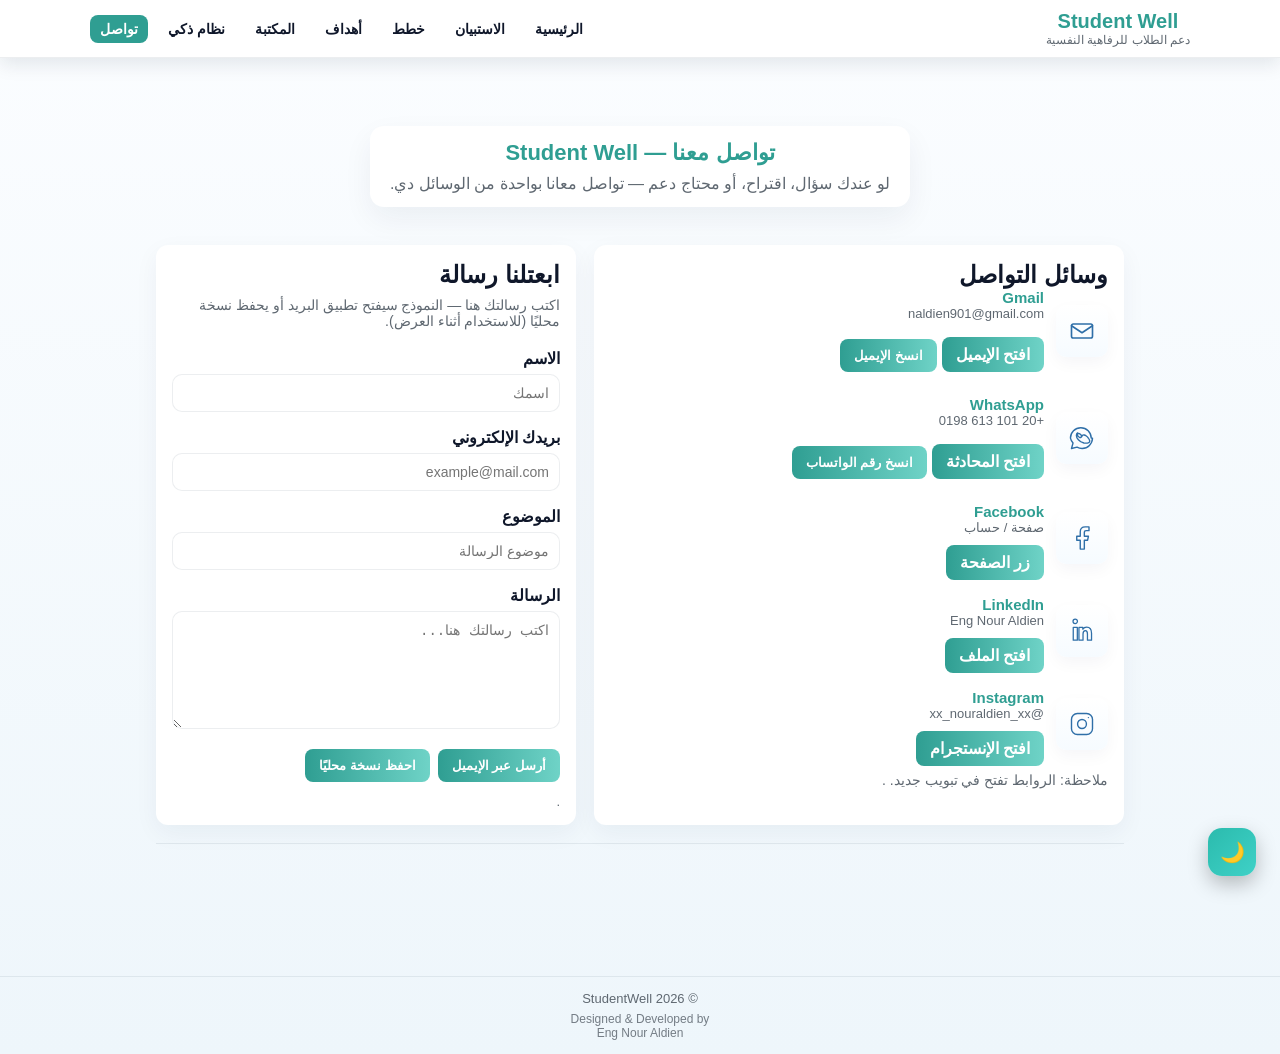
==== contact.html @ fc46be57 "Add files via upload" ====
<!doctype html>
<html lang="ar" dir="rtl">
<head>
<!-- Google tag (gtag.js) -->
<script async src="https://www.googletagmanager.com/gtag/js?id=G-7PB5B8C26W"></script>
<script>
  window.dataLayer = window.dataLayer || [];
  function gtag(){dataLayer.push(arguments);}
  gtag('js', new Date());

  gtag('config', 'G-7PB5B8C26W');
</script>
  <link rel="stylesheet" href="styles.css">
  <meta charset="utf-8" />
  <meta name="viewport" content="width=device-width,initial-scale=1" />
  <title>Student Well — تواصل معنا</title>
  <style>
/* =========================
   HEADER
========================= */
/* Improve spacing between text and action buttons in contact list */
.contact-item .meta > div {
  margin-top: 10px;
}

header{
  padding:44px 16px 18px;
  text-align:center;
}

.brand{
  display:inline-block;
  background:var(--card);
  padding:14px 20px;
  border-radius:14px;
  box-shadow:0 12px 30px rgba(19,38,71,0.06);
}

.brand h1{
  margin:0;
  color:var(--accent);
  font-size:22px;
}

.lead{
  color:var(--muted);
  margin-top:8px;
}

/* =========================
   LAYOUT
========================= */
.container{
  max-width:1000px;
  margin:20px auto;
  padding:0 16px;
}

.grid{
  display:grid;
  grid-template-columns:1fr 420px;
  gap:18px;
}

/* =========================
   CARDS
========================= */
.card{
  background:var(--card);
  padding:16px;
  border-radius:12px;
  box-shadow:0 8px 24px rgba(19,38,71,0.05);
}

/* =========================
   CONTACT
========================= */
.contact-list{
  display:flex;
  flex-direction:column;
  gap:12px;
}

.contact-item{
  display:flex;
  gap:12px;
  align-items:center;
}

.icon{
  width:52px;
  height:52px;
  border-radius:10px;
  display:flex;
  align-items:center;
  justify-content:center;
  background:linear-gradient(180deg,var(--card),var(--bg));
  box-shadow:0 6px 16px rgba(19,38,71,0.04);
}

.meta{
  display:flex;
  flex-direction:column;
}

.meta b{
  font-size:15px;
  color:var(--accent);
}

.meta small{
  color:var(--muted);
  font-size:13px;
}

/* =========================
   SOCIALS
========================= */
.socials{
  display:flex;
  gap:8px;
  flex-wrap:wrap;
  margin-top:8px;
}

.socials a{
  display:inline-flex;
  gap:8px;
  align-items:center;
  padding:8px 10px;
  border-radius:10px;
  text-decoration:none;
  border:1px solid rgba(47,111,168,0.15);
  background:var(--card);
  color:var(--accent);
  font-weight:700;
}

/* =========================
   FORM
========================= */
form label{
  display:block;
  margin:8px 0 6px;
  font-weight:700;
}

input[type=text],
input[type=email],
textarea{
  width:100%;
  padding:10px;
  border-radius:10px;
  border:1px solid var(--border);
  background:var(--card);
  color:var(--text);
  font-size:14px;
  margin-bottom:8px;
}

button{
  padding:10px 14px;
  border-radius:10px;
  border:0;
  background:linear-gradient(90deg,var(--accent),var(--accent-2));
  color:white;
  cursor:pointer;
  font-weight:700;
}

.ghost{
  background:transparent;
  border:1px solid rgba(47,111,168,0.25);
  color:var(--accent);
  padding:8px 10px;
  border-radius:10px;
}

.note{
  font-size:13px;
  color:var(--muted);
  margin-top:8px;
}

/* =========================
   RESPONSIVE
========================= */
@media (max-width:920px){
  .grid{grid-template-columns:1fr}
  .icon{width:48px;height:48px}
}
</style>

</head>
<body>
<main id="main" class="page">
  <header>
    <div class="brand" role="banner">


      <h1>تواصل معنا — Student Well</h1>
      <div class="lead">لو عندك سؤال، اقتراح، أو محتاج دعم — تواصل معانا بواحدة من الوسائل دي.</div>
    </div>
  </header>

  <main class="container">
    <div class="grid">
      <!-- Left: contact info & socials -->
      <section class="card" aria-labelledby="contactsTitle">
        <h2 id="contactsTitle">وسائل التواصل</h2>

        <div class="contact-list" role="list">
          <!-- Email -->
          <div class="contact-item" role="listitem">
            <div class="icon" aria-hidden>
              <!-- mail icon -->
              <svg width="28" height="28" viewBox="0 0 24 24" fill="none" xmlns="http://www.w3.org/2000/svg"><path d="M3 7.5C3 6.671 3.671 6 4.5 6h15c.829 0 1.5.671 1.5 1.5v9c0 .829-.671 1.5-1.5 1.5h-15A1.5 1.5 0 0 1 3 16.5v-9z" stroke="#2f6fa8" stroke-width="1.4" stroke-linecap="round" stroke-linejoin="round"/><path d="M21 7.5l-9 6-9-6" stroke="#2f6fa8" stroke-width="1.4" stroke-linecap="round" stroke-linejoin="round"/></svg>
            </div>
            <div class="meta">
              <b>Gmail</b>
              <small id="emailText">naldien901@gmail.com</small>
              <div style="margin-top:6px">
                <a class="ghost" href="mailto:naldien901@gmail.com">افتح الإيميل</a>
                <button id="copyEmail" class="ghost" style="margin-left:8px">انسخ الإيميل</button>
              </div>
            </div>
          </div>

          <!-- WhatsApp -->
          <div class="contact-item">
            <div class="icon" aria-hidden>
              <!-- whatsapp icon -->
              <svg width="28" height="28" viewBox="0 0 24 24" fill="none" xmlns="http://www.w3.org/2000/svg"><path d="M21 12.1c0 4.9-3.99 8.9-8.9 8.9-1.59 0-3.07-.42-4.35-1.16L3 21l1.31-4.73A8.872 8.872 0 0 1 2.1 12.1C2.1 7.2 6.09 3.2 11 3.2S19.9 7.2 19.9 12.1z" stroke="#2f6fa8" stroke-width="1.2" stroke-linecap="round" stroke-linejoin="round"/><path d="M8.2 7.6c-.3.2-1 1-1 2.2 0 1.2.7 2.6 1.7 3.7.9 1 2.8 2.3 4.7 2.8 1 .2 1.7.1 2.4.1.6 0 1-.1 1.3-.2.4-.1.9-.4 1.1-.8.2-.3.2-.6.2-.9-.1-.9-.6-1.7-1-2.2-.7-1-1.5-1.7-2.2-2.2-.6-.4-1.1-.6-1.5-.7-.4-.1-.8 0-1.1.2-.3.2-.6.5-.9.9-.2.3-.5.6-.7.8-.4.4-.9.4-1.3.2-.4-.2-.9-.6-1.3-1.1-.2-.3-.4-.6-.5-1-.1-.3 0-.6.2-.9.2-.3.5-.4.9-.4.3 0 .6.1.9.3.4.2.7.5.9.8.2.3.4.6.6.9" stroke="#2f6fa8" stroke-width="1.2" stroke-linecap="round" stroke-linejoin="round"/></svg>
            </div>
            <div class="meta">
              <b>WhatsApp</b>
              <small id="waText">+20 101 613 0198</small>
              <div style="margin-top:6px">
                <a class="ghost" id="waLink" href="https://wa.me/201016130198" target="_blank" rel="noopener">افتح المحادثة</a>
                <button id="copyWA" class="ghost" style="margin-left:8px">انسخ رقم الواتساب</button>
              </div>
            </div>
          </div>

          <!-- Facebook -->
          <div class="contact-item">
            <div class="icon" aria-hidden>
              <!-- fb icon -->
              <svg width="28" height="28" viewBox="0 0 24 24" fill="none" xmlns="http://www.w3.org/2000/svg"><path d="M18 2.5h-3.2c-2.6 0-4.3 1.6-4.3 4.2V10.5H7.5v3.4h3v7.6h3.5v-7.6h2.8l.7-3.4h-3.5V7.2c0-.9.3-1.5 1.6-1.5H18V2.5z" stroke="#2f6fa8" stroke-width="1.2" stroke-linecap="round" stroke-linejoin="round"/></svg>
            </div>
            <div class="meta">
              <b>Facebook</b>
              <small>صفحة / حساب</small>
              <div style="margin-top:6px">
                <a class="ghost" href="https://www.facebook.com/share/1JznTNos8D/" target="_blank" rel="noopener">زر الصفحة</a>
              </div>
            </div>
          </div>

          <!-- LinkedIn -->
          <div class="contact-item">
            <div class="icon" aria-hidden>
              <!-- linkedin icon -->
              <svg width="28" height="28" viewBox="0 0 24 24" fill="none" xmlns="http://www.w3.org/2000/svg"><path d="M4.5 8.9H8v11H4.5v-11zM6.2 5.6a1.9 1.9 0 1 0 0-3.8 1.9 1.9 0 0 0 0 3.8zM9.4 8.9h3.3v1.5h.05c.46-.88 1.59-1.8 3.27-1.8 3.5 0 4.15 2.3 4.15 5.3v6h-3.5v-5.3c0-1.26-.02-2.88-1.76-2.88-1.76 0-2.03 1.37-2.03 2.78v5.4h-3.5v-11z" stroke="#2f6fa8" stroke-width="1.1" stroke-linecap="round" stroke-linejoin="round"/></svg>
            </div>
            <div class="meta">
              <b>LinkedIn</b>
              <small>Eng Nour Aldien</small>
              <div style="margin-top:6px">
                <a class="ghost" href="https://www.linkedin.com/in/eng-nour-aldien-mahmoud-581133372?utm_source=share&utm_campaign=share_via&utm_content=profile&utm_medium=android_app" target="_blank" rel="noopener">افتح الملف</a>
              </div>
            </div>
          </div>

                    <!-- Instagram -->
          <div class="contact-item">
            <div class="icon" aria-hidden>
              <!-- insta icon -->
              <svg width="28" height="28" viewBox="0 0 24 24" fill="none" xmlns="http://www.w3.org/2000/svg"><rect x="3" y="3" width="18" height="18" rx="5" stroke="#2f6fa8" stroke-width="1.2"/><path d="M12 8.2a3.8 3.8 0 1 0 0 7.6 3.8 3.8 0 0 0 0-7.6z" stroke="#2f6fa8" stroke-width="1.2"/><path d="M17.5 6.5h.01" stroke="#2f6fa8" stroke-width="1.2" stroke-linecap="round"/></svg>
            </div>
            <div class="meta">
              <b>Instagram</b>
              <small>@xx_nouraldien_xx</small>
              <div style="margin-top:6px">
                <a class="ghost" href="https://www.instagram.com/xx_nouraldien_xx?igsh=NHZ2ZHp2ejFibjV6" target="_blank" rel="noopener">افتح الإنستجرام</a>
              </div>
            </div>
          </div>
        </div>

        <p class="note">ملاحظة: الروابط تفتح في تبويب جديد. .</p>
      </section>

      <!-- Right: contact form -->
      <aside class="card" aria-labelledby="formTitle">
        <h2 id="formTitle">ابعتلنا رسالة</h2>
        <p class="note">اكتب رسالتك هنا — النموذج سيفتح تطبيق البريد أو يحفظ نسخة محليًا (للاستخدام أثناء العرض).</p>

        <form id="contactForm">
          <label for="name">الاسم</label>
          <input id="name" type="text" placeholder="اسمك" required>

          <label for="fromEmail">بريدك الإلكتروني</label>
          <input id="fromEmail" type="email" placeholder="example@mail.com" required>

          <label for="subject">الموضوع</label>
          <input id="subject" type="text" placeholder="موضوع الرسالة" required>

          <label for="message">الرسالة</label>
          <textarea id="message" rows="6" placeholder="اكتب رسالتك هنا..." required></textarea>

          <div style="display:flex;gap:8px;margin-top:8px">
            <button type="submit">أرسل عبر الإيميل</button>
            <button type="button" id="saveLocal" class="ghost">احفظ نسخة محليًا</button>
          </div>
        </form>

        <div class="note" style="margin-top:12px">
         .
        </div>
      </aside>
    </div>

    <footer style="margin-top:18px;text-align:center;color:var(--muted)">
 
    </footer>
  </main>

  <script>
    // Helper: copy to clipboard with toast
    function copyToClipboard(text){
      navigator.clipboard?.writeText(text).then(()=>{
        alert('تم النسخ إلى الحافظة: ' + text);
      }).catch(()=>{ prompt('انسخ النص يدويًا:', text); });
    }

    document.getElementById('copyEmail').addEventListener('click', ()=> copyToClipboard('naldien901@gmail.com'));
    document.getElementById('copyWA').addEventListener('click', ()=> copyToClipboard('+201016130198'));

    // WhatsApp link already set; we also ensure it opens correctly
    document.getElementById('waLink').addEventListener('click', (e)=>{
      // allow normal open in new tab
    });

    // Contact form: open mailto and save local copy
    const form = document.getElementById('contactForm');
    form.addEventListener('submit', (e)=>{
      e.preventDefault();
      const name = document.getElementById('name').value.trim();
      const from = document.getElementById('fromEmail').value.trim();
      const subject = document.getElementById('subject').value.trim();
      const msg = document.getElementById('message').value.trim();
      if(!name || !from || !subject || !msg) return alert('من فضلك املأ كل الحقول.');

      // build mailto
      const to = 'naldien901@gmail.com';
      const body = encodeURIComponent(`الاسم: ${name}\nالبريد: ${from}\n\n${msg}`);
      const mailto = `mailto:${to}?subject=${encodeURIComponent(subject)}&body=${body}`;
      // Save a local copy to localStorage for العرض
      const storeKey = 'studentwell_contact_messages_v1';
      const arr = JSON.parse(localStorage.getItem(storeKey) || '[]');
      arr.push({t: Date.now(), name, from, subject, msg});
      localStorage.setItem(storeKey, JSON.stringify(arr));
      // open mail client
      window.location.href = mailto;
    });

    // Save local copy button
    document.getElementById('saveLocal').addEventListener('click', ()=>{
      const name = document.getElementById('name').value.trim();
      const from = document.getElementById('fromEmail').value.trim();
      const subject = document.getElementById('subject').value.trim();
      const msg = document.getElementById('message').value.trim();
      if(!name || !from || !subject || !msg) return alert('من فضلك املأ كل الحقول قبل الحفظ.');
      const storeKey = 'studentwell_contact_messages_v1';
      const arr = JSON.parse(localStorage.getItem(storeKey) || '[]');
      arr.push({t: Date.now(), name, from, subject, msg});
      localStorage.setItem(storeKey, JSON.stringify(arr));
      alert('تم حفظ نسخة محليًا.');
    });

    // optional: expose function to read saved messages (useful للعرض)
    window._studentwell_getSavedMessages = function(){
      return JSON.parse(localStorage.getItem('studentwell_contact_messages_v1') || '[]');
    };
  </script>
<script src="site-nav.js"></script>
<script src="nav-scroll.js"></script>
</body>
</html>
---- styles.css ----
/* styles.css — StudentWell (Clean Dark Mode Version) */
html, body {
  width: 100%;
  overflow-x: hidden;
}

/* ================= ROOT ================= */
:root {
  --bg: #f6fbff;
  --bg-grad-1: #fbfdff;
  --bg-grad-2: #eef6fb;
 --bg:#f6fbff;
  --bg-grad:#eef6fb;

  --card:#ffffff;        /* الكارد أبيض */
  --text:#0f172a;        /* الكلام أسود */
  --muted:#6b7280;

  --accent:#2f6fa8;      /* الأزرق */
  --accent-2:#4aa3d8;

  --border:rgba(14,42,71,0.08);
  --pill-bg:rgba(47,111,168,0.12);

  --card: #ffffff;
  --header-bg: #ffffff;

  --text: #0f172a;
  --muted: #5f6871;

  --accent: #2f9e92;
  --accent-soft: rgba(47,158,146,0.18);

  --border: rgba(14,42,71,0.08);
  --shadow: rgba(6,30,50,0.1);

  --radius: 14px;

  font-family: 'Segoe UI', Tahoma, 'Noto Kufi Arabic', Arial, sans-serif;
}

/* ================= DARK MODE ================= */
body.dark-mode {
  --bg: #0f141b;
  --bg-grad-1: #0f141b;
  --bg-grad-2: #0f141b;

  --card: #151c26;
  --header-bg: #0b1118;

  --text: #e5e7eb;
  --muted: #9ca3af;
--bg:#0b1220;
  --bg-grad:#0f172a;

  --card:#111827;        /* كارد غامق */
  --text:#e5e7eb;        /* كلام فاتح */
  --muted:#9ca3af;

  --border:#1f2937;
  --pill-bg:#1f2937;

  --accent: #2f9e92;
}

/* ================= RESET ================= */
* {
  box-sizing: border-box;
  margin: 0;
  padding: 0;
}

/* ================= BODY ================= */
body {
  background: linear-gradient(180deg, var(--bg-grad-1), var(--bg-grad-2));
  color: var(--text);
  min-height: 100vh;
  -webkit-font-smoothing: antialiased;
  -moz-osx-font-smoothing: grayscale;
}

/* ================= LAYOUT ================= */
.wrap,
.container,
.content {
  max-width: 1100px;
  margin: 0 auto;
  padding: 22px 16px 24px;
}
main {
  padding-top: 24px;
}
/* ================= HEADER ================= */
.sw-topbar {
  background: var(--header-bg);
  border-bottom: 1px solid var(--border);
  padding: 12px 16px;
  box-shadow: 0 6px 18px var(--shadow);
  transition: background 0.25s ease, box-shadow 0.25s ease;
}

.sw-topbar.scrolled {
  box-shadow: 0 10px 28px var(--shadow);
}

.sw-topbar .sw-container {
  max-width: 1100px;
  margin: 0 auto;
  display: flex;
  justify-content: center;
  align-items: center;
  gap: 28px;
  flex-wrap: wrap;
}

.sw-brand {
  text-align: center;
}

.sw-brand .sw-title {
  color: var(--accent);
  font-size: 20px;
  font-weight: 800;
}

.sw-brand .sw-sub {
  font-size: 12px;
  color: var(--muted);
}

.sw-navlinks {
  display: flex;
  gap: 14px;
  flex-wrap: wrap;
  justify-content: center;
}

.sw-navlinks a {
  color: var(--text);
  text-decoration: none;
  padding: 6px 10px;
  border-radius: 8px;
  font-size: 14px;
  font-weight: 600;
  transition: 0.2s ease;
}

.sw-navlinks a:hover {
  background: var(--accent-soft);
  color: var(--accent);
}

/* ================= FOOTER ================= */
.sw-footer,
footer {
  padding: 14px;
  text-align: center;
  color: var(--muted);
  border-top: 1px solid var(--border);
  margin-top: 18px;
}

/* ================= CARDS ================= */
.card {
  background: var(--card);
  padding: 20px;
  border-radius: var(--radius);
  box-shadow: 0 12px 30px var(--shadow);
  transition: transform 0.22s ease, box-shadow 0.22s ease;
  display: flex;
  flex-direction: column;
}

.card:hover {
  transform: translateY(-6px);
  box-shadow: 0 16px 36px var(--shadow);
}

.card h3 {
  color: var(--accent);
  margin-bottom: 8px;
}

.card p {
  color: var(--muted);
  margin-bottom: 12px;
  font-size: 14px;
}

.card a,
.card button {
  background: linear-gradient(90deg, var(--accent), #6fd3c7);
  color: #fff;
  text-decoration: none;
  padding: 9px 14px;
  border-radius: 8px;
  font-weight: 700;
  border: 0;
  cursor: pointer;
}

.card a:hover,
.card button:hover {
  opacity: 0.95;
}

/* ================= CARD MEDIA ================= */
.card-img {
  width: 100%;
  height: 160px;
  object-fit: cover;
  border-radius: 10px 10px 0 0;
  border: 1px solid var(--border);
}

.card-body {
  padding: 14px;
  display: flex;
  flex-direction: column;
  gap: 10px;
  min-height: 140px;
}

.card-actions {
  margin-top: auto;
  text-align: center;
}

/* ================= GRID ================= */
.grid {
  display: grid;
  grid-template-columns: repeat(auto-fit, minmax(280px, 1fr));
  gap: 20px;
  max-width: 1000px;
  margin: 14px auto;
}

/* ================= FORMS ================= */
input,
select,
textarea {
  width: 100%;
  padding: 10px;
  border-radius: 8px;
  background: var(--card);
  color: var(--text);
  border: 1px solid var(--border);
  margin-bottom: 14px;
  font-size: 15px;
}

/* ================= SERVICES STRIP ================= */
.services-strip {
  margin: 16px auto;
  max-width: 1100px;
  background: var(--accent-soft);
  padding: 12px;
  border-radius: 10px;
  text-align: center;
  color: var(--accent);
  font-weight: 700;
}

/* ================= UTILITIES ================= */
.text-center { text-align: center; }
.mt-20 { margin-top: 20px; }

.fill-viewport {
  min-height: calc(100vh - 160px);
  display: flex;
  flex-direction: column;
}

/* ================= RESPONSIVE ================= */
@media (max-width: 900px) {
  .sw-topbar .sw-container {
    flex-direction: column;
    gap: 8px;
  }

  .grid {
    padding: 0 12px;
  }
}

/* ================= ACCESSIBILITY ================= */
a.skip-link {
  position: absolute;
  left: -9999px;
}
body.dark-mode {
  background: var(--bg);
  color: var(--text);
}

/* أي Wrapper أو Section */
body.dark-mode main,
body.dark-mode section,
body.dark-mode article,
body.dark-mode aside,
body.dark-mode .wrap,
body.dark-mode .container,
body.dark-mode .content,
body.dark-mode .page,
body.dark-mode .page-wrapper,
body.dark-mode .layout,
body.dark-mode .panel,
body.dark-mode .box,
body.dark-mode .form-wrapper,
body.dark-mode .ai-wrapper,
body.dark-mode .schedule-wrapper {
  background: transparent !important;
}

/* أي صندوق أبيض */
body.dark-mode .card,
body.dark-mode .panel,
body.dark-mode .box,
body.dark-mode .content-box,
body.dark-mode .widget,
body.dark-mode .module {
  background: var(--card) !important;
  color: var(--text);
}

/* الفورم والعناصر التفاعلية */
body.dark-mode input,
body.dark-mode select,
body.dark-mode textarea {
  background: #0f172a !important;
  color: var(--text);
  border: 1px solid var(--border);
}

/* العناوين والنصوص */
body.dark-mode h1,
body.dark-mode h2,
body.dark-mode h3,
body.dark-mode h4,
body.dark-mode h5,
body.dark-mode h6,
body.dark-mode p,
body.dark-mode span,
body.dark-mode label {
  color: var(--text);
}
/* ================= AI PAGE ================= */
body.ai-page {
  background: var(--bg);
  color: var(--text);
}

.ai-page .brand,
.ai-page .card {
  background: var(--card);
  box-shadow: 0 10px 30px var(--shadow);
}

.ai-page .chat {
  background: var(--bg);
  border: 1px solid var(--border);
}

.ai-page .msg.bot {
  background: rgba(255,255,255,0.05);
}

.ai-page .msg.user {
  background: linear-gradient(90deg, var(--accent), #6fd3c7);
  color: #fff;
}

.ai-page .rec {
  background: rgba(255,255,255,0.04);
  border: 1px solid var(--border);
}

.ai-page input,
.ai-page textarea {
  background: var(--bg);
  color: var(--text);
  border: 1px solid var(--border);
}

.ai-page button,
.ai-page .small-link {
  background: linear-gradient(90deg, var(--accent), #6fd3c7);
  color: #fff;
}
.ai-modal {
  position: fixed;
  inset: 0;
  background: rgba(0,0,0,0.45);
  display: flex;
  align-items: center;
  justify-content: center;
  z-index: 9999;
}

.ai-modal.hidden {
  display: none;
}

.ai-box {
  background: var(--card);
  padding: 20px;
  border-radius: 14px;
  width: 320px;
  text-align: center;
  box-shadow: 0 20px 40px rgba(0,0,0,.2);
}

.ai-box h3 {
  margin-bottom: 14px;
}

.ai-btn {
  width: 100%;
  padding: 10px;
  margin-bottom: 8px;
  border-radius: 8px;
  border: 0;
  cursor: pointer;
  background: linear-gradient(90deg, var(--accent), #6fd3c7);
  color: #fff;
  font-weight: 700;
}

.ai-btn.secondary {
  background: transparent;
  border: 1px solid var(--border);
  color: var(--text);
}

#otherAiInput {
  margin-top: 10px;
}

#otherAiInput input {
  width: 100%;
  padding: 8px;
  margin-bottom: 8px;
}

.close-btn {
  margin-top: 10px;
  background: none;
  border: none;
  color: var(--muted);
  cursor: pointer;
}
html, body {
  width: 100%;
  overflow-x: hidden;
}
html {
  overflow-x: hidden;
}
.dark-toggle {
  position: fixed;
  bottom: 24px;
  right: 24px;

  width: 48px;
  height: 48px;
  border-radius: 14px;

  background: linear-gradient(135deg, #2bbbad, #3fd1c7);
  color: #fff;

  border: none;
  cursor: pointer;

  display: flex;
  align-items: center;
  justify-content: center;

  font-size: 20px;
  box-shadow: 0 8px 20px rgba(0,0,0,.25);
  transition: all .25s ease;
  z-index: 999;
}

.dark-toggle:hover {
  transform: translateY(-2px) scale(1.05);
  box-shadow: 0 12px 28px rgba(0,0,0,.35);
}
/* ================= PAGE HERO (Unified Header) ================= */

.page-hero {
  padding: 48px 16px 24px;
  text-align: center;
}

.page-hero-box {
  max-width: 900px;
  margin: 0 auto;
  padding: 28px 22px;
  border-radius: 18px;
  background: var(--card);
  box-shadow: 0 20px 50px rgba(0,0,0,0.18);
}

.page-hero-box h1 {
  margin: 0;
  font-size: 34px;
  font-weight: 800;
  color: var(--text);
}

.page-hero-box p {
  margin-top: 10px;
  font-size: 16px;
  line-height: 1.7;
  color: var(--muted);
}

/* Responsive */
@media (max-width: 700px) {
  .page-hero-box h1 {
    font-size: 26px;
  }
}
.q{
  padding: 14px;
  border-radius: 14px;
  background: rgba(255,255,255,0.02);
}
.opt{
  background: rgba(255,255,255,0.06);
}
.opt:active{
  transform: scale(0.96);
}
.q:hover{
  background: rgba(47,111,168,0.05);
}
/* === FIX MOBILE BLANK PAGE === */
html, body {
  width: 100%;
  max-width: 100%;
  overflow-x: hidden;
  overflow-y: auto;
}

.page {
  min-height: 100vh;
  height: auto;
}
.meter span {
  transition: width 0.7s ease;
}
#card-sleep{
  border: 1px dashed rgba(47,111,168,.25);
}
main.wrap {
  overflow: visible;
}
@media (max-width: 768px) {
  main.wrap {
    min-height: auto !important;
  }
}
@media (max-width: 768px) {
  .tips-grid {
    padding-inline: 14px;
  }
}
/* Improve spacing between text and action buttons in contact list */
.contact-item .meta > div {
  margin-top: 10px;
}
.contact-item {
  padding-bottom: 6px;
}
.contact-item + .contact-item {
  margin-top: 6px;
}
/* Space between contact text and actions */
.contact-item .meta small {
  display: block;
  margin-bottom: 12px;
}
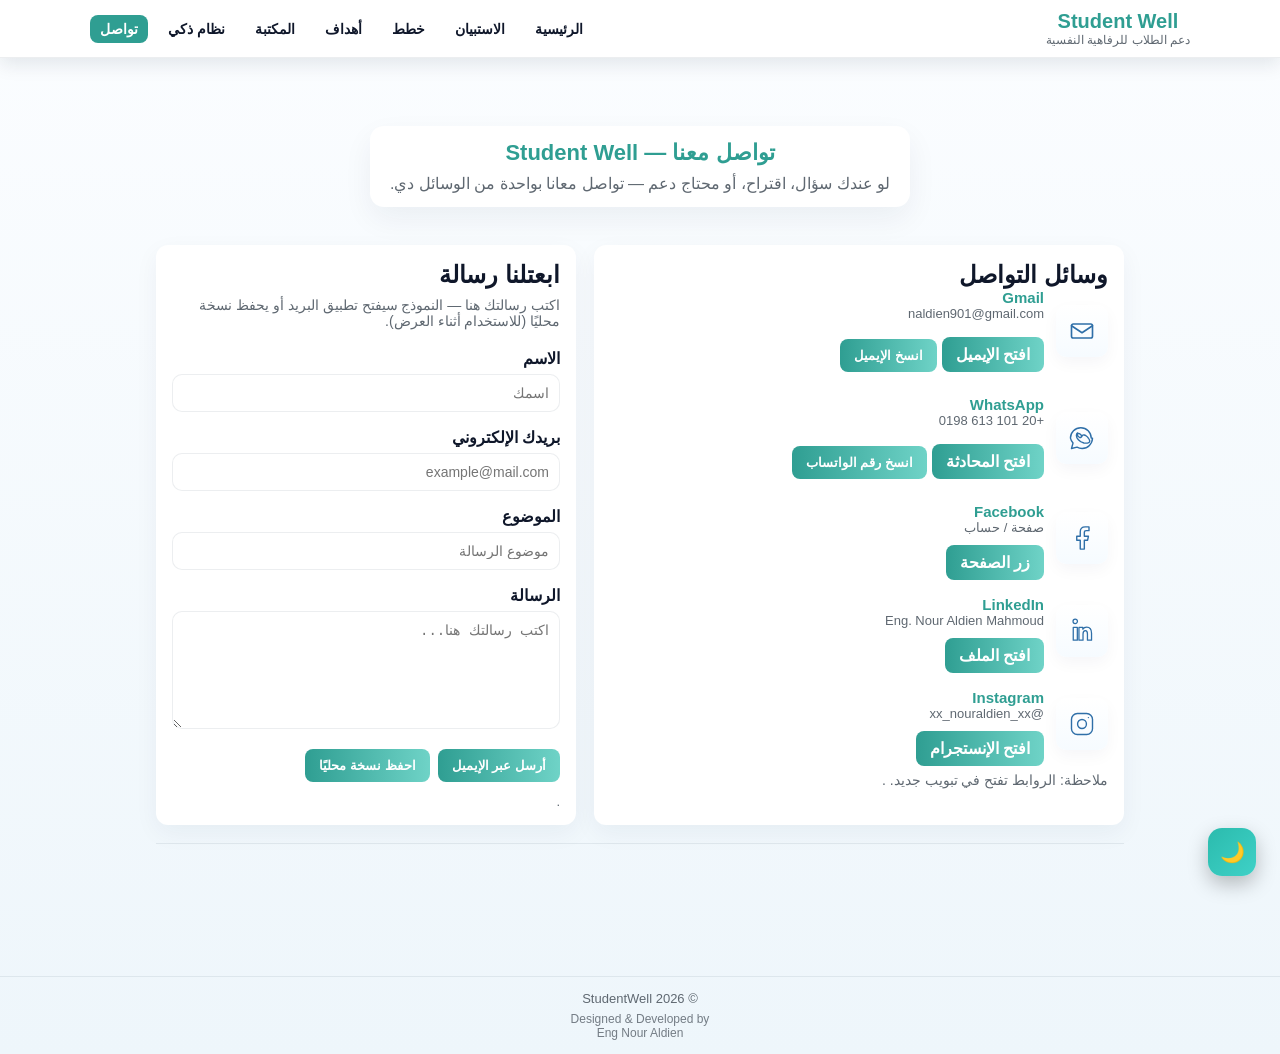
==== commit 18514f6f: "Fix HTML encoding issues in contact.htmlUnify developer name in contact page" ====
--- a/contact.html
+++ b/contact.html
@@ -265,7 +265,7 @@
             </div>
             <div class="meta">
               <b>LinkedIn</b>
-              <small>Eng Nour Aldien</small>
+              <small>Eng. Nour Aldien Mahmoud</small>
               <div style="margin-top:6px">
                 <a class="ghost" href="https://www.linkedin.com/in/eng-nour-aldien-mahmoud-581133372?utm_source=share&utm_campaign=share_via&utm_content=profile&utm_medium=android_app" target="_blank" rel="noopener">افتح الملف</a>
               </div>
